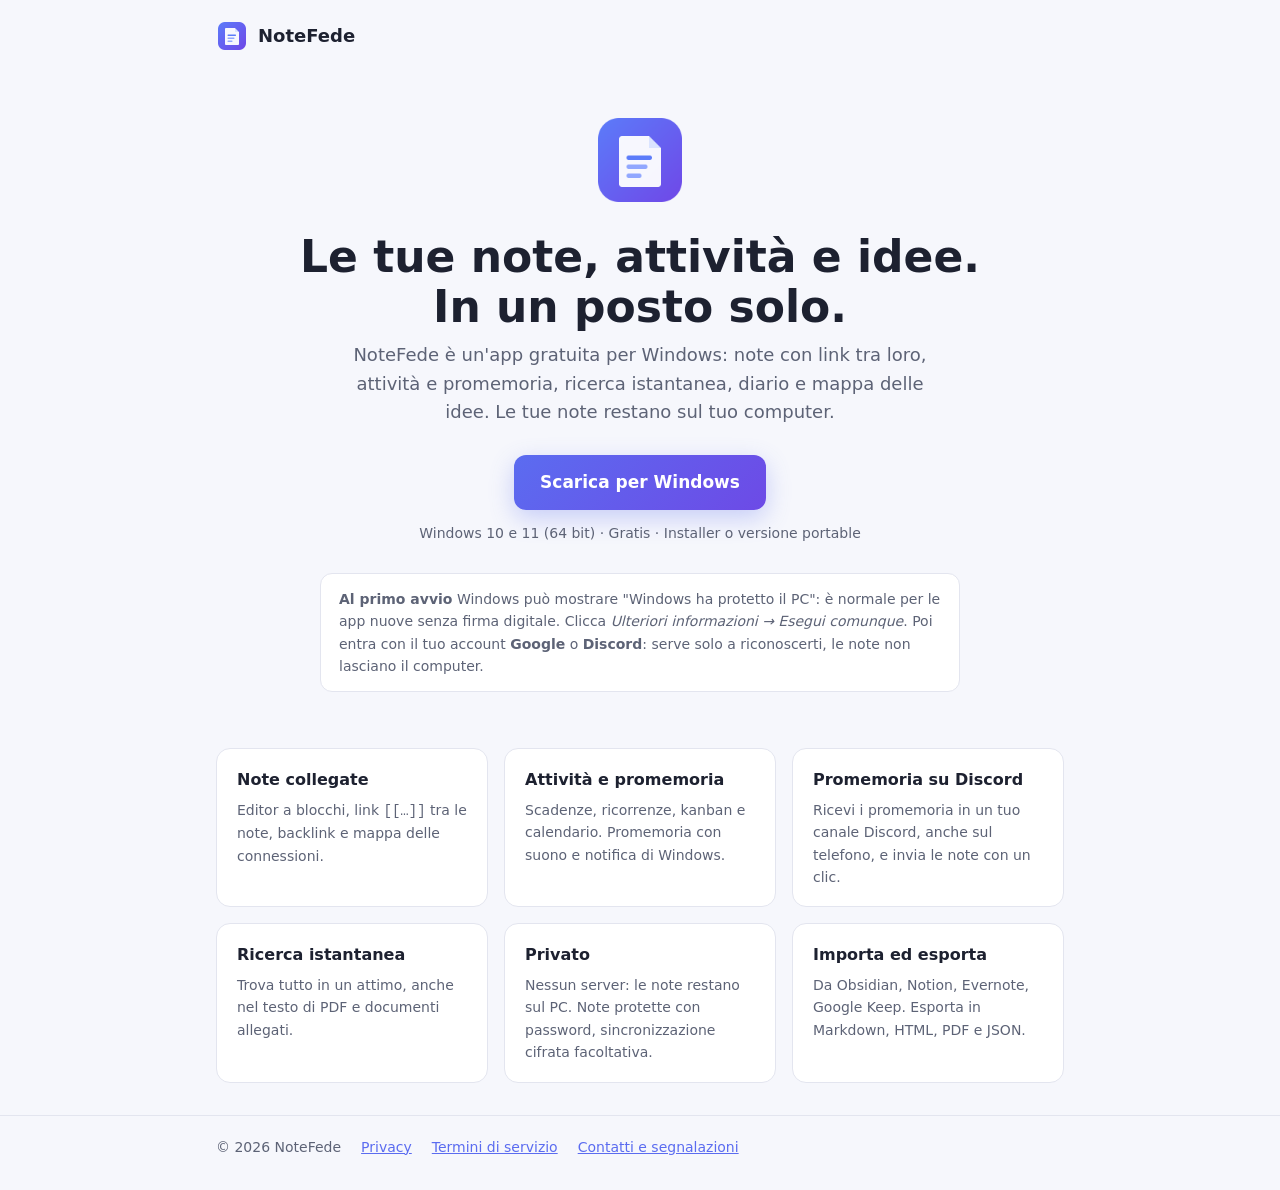
==== index.html @ 75558f72 "Pagina di download, privacy e termini di NoteFede" ====
<!doctype html>
<html lang="it">
<head>
  <meta charset="utf-8">
  <meta name="viewport" content="width=device-width, initial-scale=1">
  <title>NoteFede · Note, attività e idee per Windows</title>
  <meta name="description" content="NoteFede: archivio personale di note, attività, promemoria e idee per Windows. Gratis, le note restano sul tuo computer.">
  <link rel="icon" href="icon.png">
  <link rel="stylesheet" href="style.css">
</head>
<body>
  <header class="top">
    <div class="wrap"><a class="brand" href="./"><img src="icon.png" alt="">NoteFede</a></div>
  </header>

  <main class="wrap">
    <section class="hero">
      <img src="icon.png" alt="Logo di NoteFede">
      <h1>Le tue note, attività e idee.<br>In un posto solo.</h1>
      <p class="lead">NoteFede è un'app gratuita per Windows: note con link tra loro, attività e promemoria, ricerca istantanea, diario e mappa delle idee. Le tue note restano sul tuo computer.</p>
      <a class="btn" href="https://github.com/geniofabry-cell/NoteFede-download/releases/latest">Scarica per Windows</a>
      <div class="sub">Windows 10 e 11 (64 bit) · Gratis · Installer o versione portable</div>
      <div class="note">
        <strong>Al primo avvio</strong> Windows può mostrare "Windows ha protetto il PC": è normale per le app nuove senza firma digitale. Clicca <em>Ulteriori informazioni → Esegui comunque</em>.
        Poi entra con il tuo account <strong>Google</strong> o <strong>Discord</strong>: serve solo a riconoscerti, le note non lasciano il computer.
      </div>
    </section>

    <section class="grid">
      <div class="card"><h3>Note collegate</h3><p>Editor a blocchi, link <code>[[…]]</code> tra le note, backlink e mappa delle connessioni.</p></div>
      <div class="card"><h3>Attività e promemoria</h3><p>Scadenze, ricorrenze, kanban e calendario. Promemoria con suono e notifica di Windows.</p></div>
      <div class="card"><h3>Promemoria su Discord</h3><p>Ricevi i promemoria in un tuo canale Discord, anche sul telefono, e invia le note con un clic.</p></div>
      <div class="card"><h3>Ricerca istantanea</h3><p>Trova tutto in un attimo, anche nel testo di PDF e documenti allegati.</p></div>
      <div class="card"><h3>Privato</h3><p>Nessun server: le note restano sul PC. Note protette con password, sincronizzazione cifrata facoltativa.</p></div>
      <div class="card"><h3>Importa ed esporta</h3><p>Da Obsidian, Notion, Evernote, Google Keep. Esporta in Markdown, HTML, PDF e JSON.</p></div>
    </section>
  </main>

  <footer>
    <div class="wrap">
      <span>© 2026 NoteFede</span>
      <a href="privacy.html">Privacy</a>
      <a href="termini.html">Termini di servizio</a>
      <a href="https://github.com/geniofabry-cell/NoteFede-download/issues">Contatti e segnalazioni</a>
    </div>
  </footer>
</body>
</html>
---- style.css ----
:root {
  --bg: #f6f7fc;
  --card: #ffffff;
  --text: #1d2130;
  --muted: #5d6376;
  --border: #e3e5ef;
  --accent: #5b6cf0;
  --accent-2: #6d4ae6;
  --accent-text: #ffffff;
}
@media (prefers-color-scheme: dark) {
  :root {
    --bg: #14151c;
    --card: #1d1f29;
    --text: #e8e9f0;
    --muted: #a0a4b6;
    --border: #2d3040;
  }
}
* { box-sizing: border-box; }
body {
  margin: 0;
  font-family: "Segoe UI", system-ui, -apple-system, sans-serif;
  background: var(--bg);
  color: var(--text);
  line-height: 1.6;
}
a { color: var(--accent); }
.wrap { max-width: 880px; margin: 0 auto; padding: 0 16px; }
header.top { padding: 20px 0; }
header.top .wrap { display: flex; align-items: center; gap: 10px; }
header.top img { width: 32px; height: 32px; }
header.top a.brand { font-weight: 700; font-size: 18px; color: var(--text); text-decoration: none; display: flex; align-items: center; gap: 10px; }
.hero { text-align: center; padding: 40px 0 24px; }
.hero img { width: 96px; height: 96px; }
.hero h1 { font-size: clamp(30px, 6vw, 44px); margin: 16px 0 8px; line-height: 1.15; }
.hero p.lead { font-size: 18px; color: var(--muted); max-width: 600px; margin: 0 auto 28px; }
.btn {
  display: inline-flex; align-items: center; gap: 10px;
  padding: 14px 26px; border-radius: 12px; font-weight: 600; font-size: 17px; text-decoration: none;
  background: linear-gradient(135deg, var(--accent), var(--accent-2)); color: var(--accent-text);
  box-shadow: 0 8px 24px rgba(91, 108, 240, 0.3);
}
.btn:hover { filter: brightness(1.06); }
.sub { margin-top: 12px; font-size: 14px; color: var(--muted); }
.note {
  background: var(--card); border: 1px solid var(--border); border-radius: 12px;
  padding: 14px 18px; margin: 28px auto 0; max-width: 640px; font-size: 14px; color: var(--muted); text-align: left;
}
.grid { display: grid; grid-template-columns: repeat(auto-fit, minmax(240px, 1fr)); gap: 16px; padding: 32px 0; }
.card { background: var(--card); border: 1px solid var(--border); border-radius: 14px; padding: 18px 20px; }
.card h3 { margin: 0 0 6px; font-size: 16px; }
.card p { margin: 0; color: var(--muted); font-size: 14px; }
.doc { background: var(--card); border: 1px solid var(--border); border-radius: 14px; padding: 8px 28px 24px; margin: 16px 0 40px; }
.doc h1 { font-size: 30px; line-height: 1.2; }
.doc h2 { font-size: 20px; margin-top: 28px; }
.doc li { margin: 4px 0; }
.muted { color: var(--muted); }
footer { border-top: 1px solid var(--border); padding: 20px 0 32px; font-size: 14px; color: var(--muted); }
footer .wrap { display: flex; flex-wrap: wrap; gap: 8px 20px; }
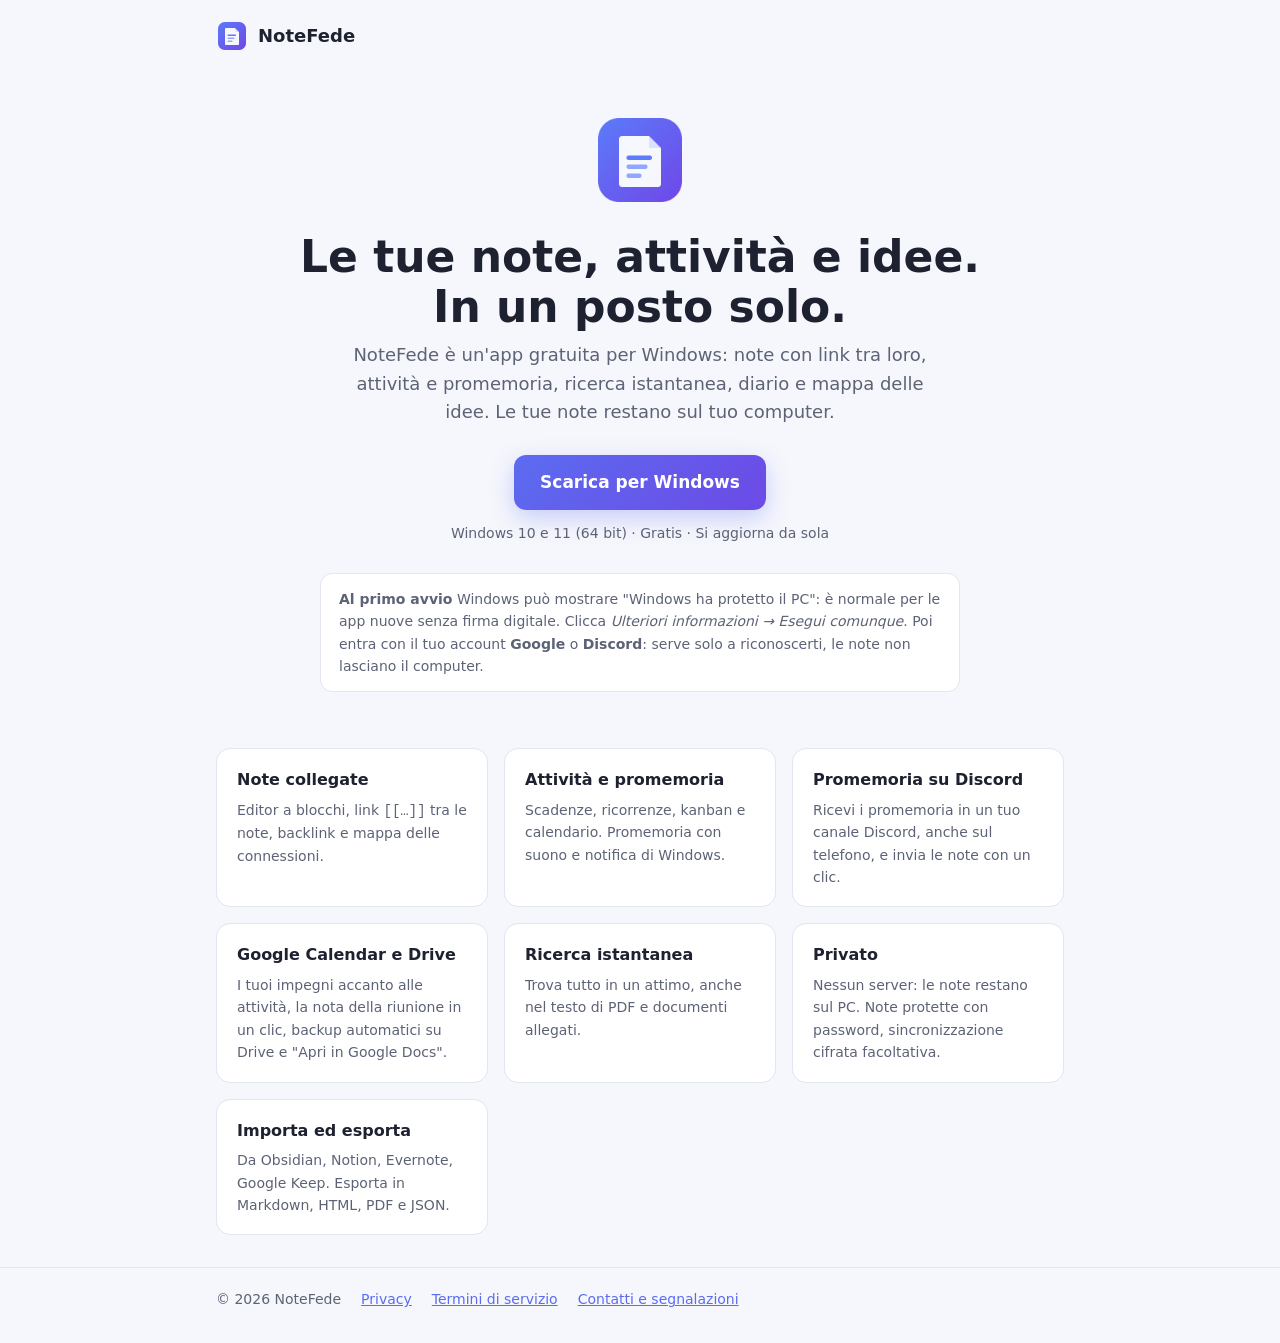
==== commit 66aca387: "Privacy: Google Calendar e Drive; novità 0.7" ====
--- a/index.html
+++ b/index.html
@@ -19,7 +19,7 @@
       <h1>Le tue note, attività e idee.<br>In un posto solo.</h1>
       <p class="lead">NoteFede è un'app gratuita per Windows: note con link tra loro, attività e promemoria, ricerca istantanea, diario e mappa delle idee. Le tue note restano sul tuo computer.</p>
       <a class="btn" href="https://github.com/geniofabry-cell/NoteFede-download/releases/latest">Scarica per Windows</a>
-      <div class="sub">Windows 10 e 11 (64 bit) · Gratis · Installer o versione portable</div>
+      <div class="sub">Windows 10 e 11 (64 bit) · Gratis · Si aggiorna da sola</div>
       <div class="note">
         <strong>Al primo avvio</strong> Windows può mostrare "Windows ha protetto il PC": è normale per le app nuove senza firma digitale. Clicca <em>Ulteriori informazioni → Esegui comunque</em>.
         Poi entra con il tuo account <strong>Google</strong> o <strong>Discord</strong>: serve solo a riconoscerti, le note non lasciano il computer.
@@ -30,6 +30,7 @@
       <div class="card"><h3>Note collegate</h3><p>Editor a blocchi, link <code>[[…]]</code> tra le note, backlink e mappa delle connessioni.</p></div>
       <div class="card"><h3>Attività e promemoria</h3><p>Scadenze, ricorrenze, kanban e calendario. Promemoria con suono e notifica di Windows.</p></div>
       <div class="card"><h3>Promemoria su Discord</h3><p>Ricevi i promemoria in un tuo canale Discord, anche sul telefono, e invia le note con un clic.</p></div>
+      <div class="card"><h3>Google Calendar e Drive</h3><p>I tuoi impegni accanto alle attività, la nota della riunione in un clic, backup automatici su Drive e "Apri in Google Docs".</p></div>
       <div class="card"><h3>Ricerca istantanea</h3><p>Trova tutto in un attimo, anche nel testo di PDF e documenti allegati.</p></div>
       <div class="card"><h3>Privato</h3><p>Nessun server: le note restano sul PC. Note protette con password, sincronizzazione cifrata facoltativa.</p></div>
       <div class="card"><h3>Importa ed esporta</h3><p>Da Obsidian, Notion, Evernote, Google Keep. Esporta in Markdown, HTML, PDF e JSON.</p></div>
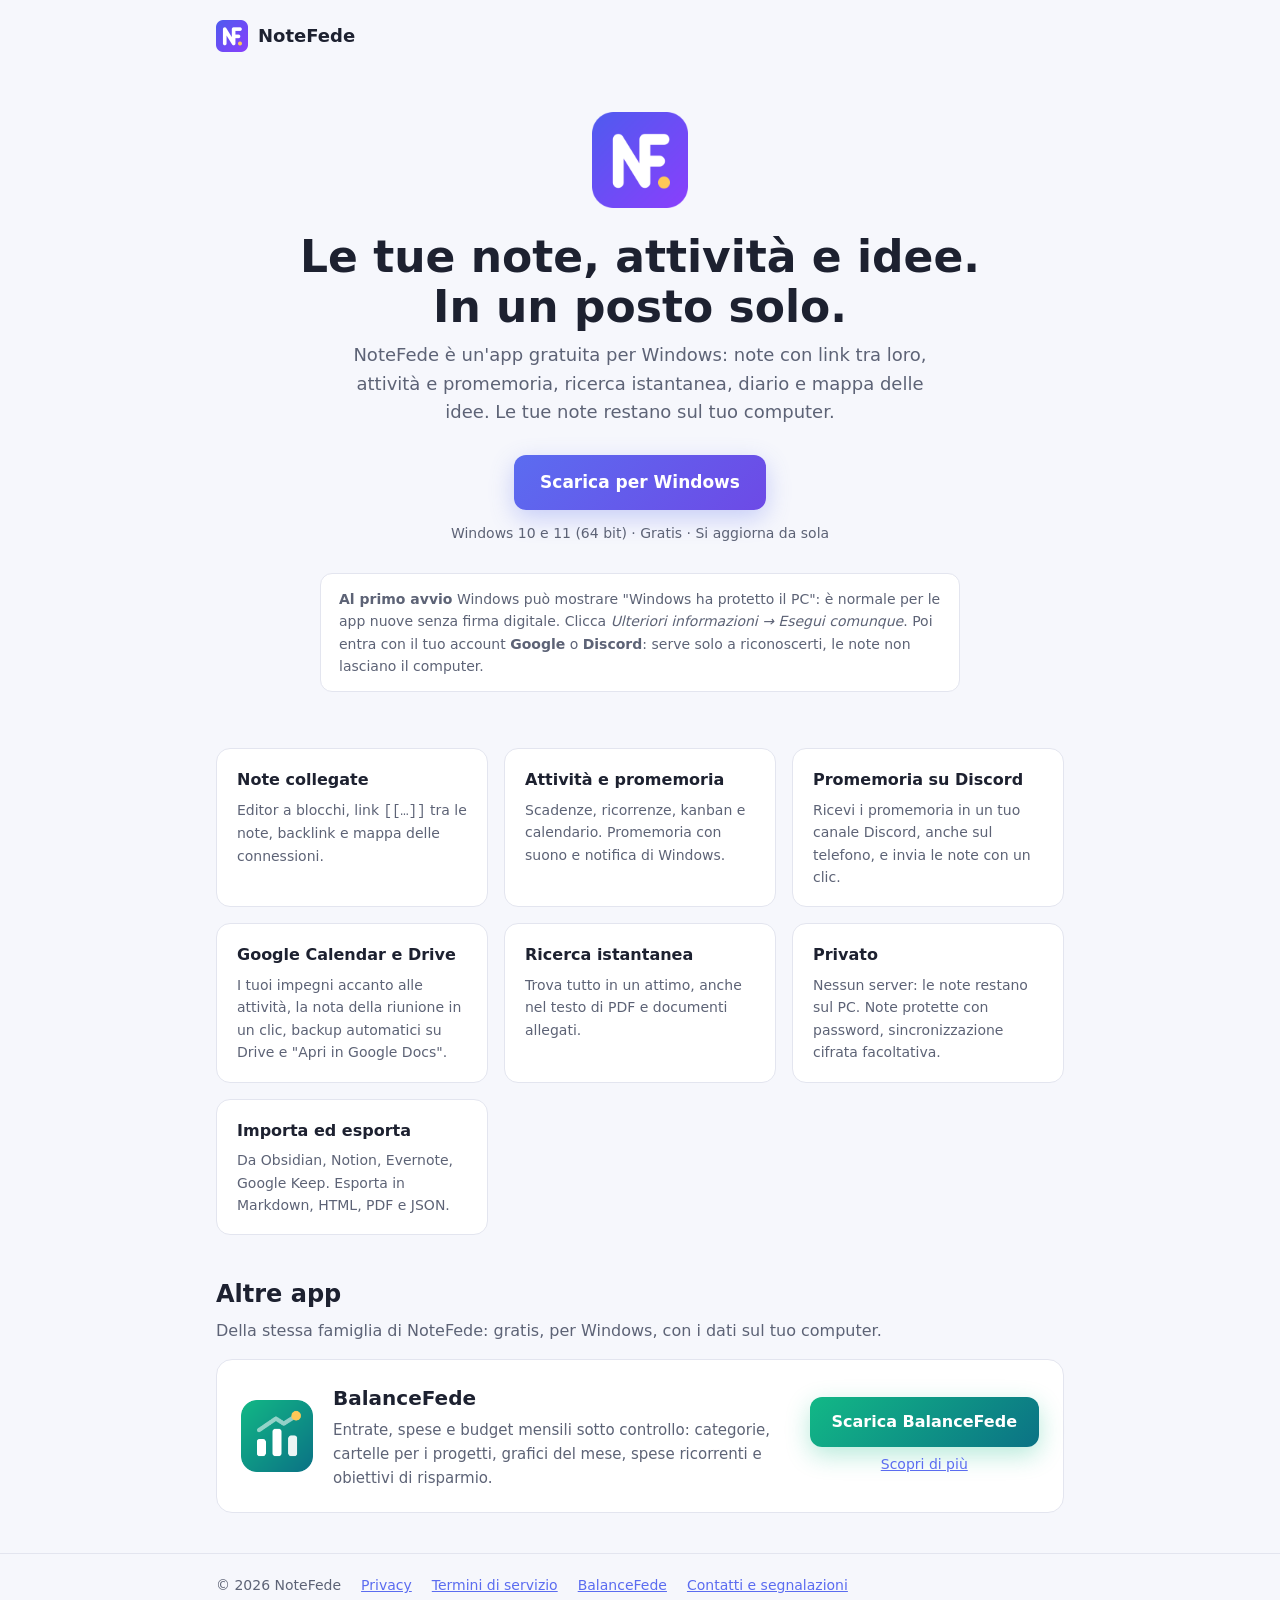
==== commit cd0672e1: "Sito: sezione Altre app con il download di BalanceFede Co-Authored-By: Claude Opus 5.5 <noreply@anth" ====
--- a/index.html
+++ b/index.html
@@ -35,6 +35,21 @@
       <div class="card"><h3>Privato</h3><p>Nessun server: le note restano sul PC. Note protette con password, sincronizzazione cifrata facoltativa.</p></div>
       <div class="card"><h3>Importa ed esporta</h3><p>Da Obsidian, Notion, Evernote, Google Keep. Esporta in Markdown, HTML, PDF e JSON.</p></div>
     </section>
+    <section class="apps" id="altre-app">
+      <h2>Altre app</h2>
+      <p>Della stessa famiglia di NoteFede: gratis, per Windows, con i dati sul tuo computer.</p>
+      <div class="app-card">
+        <img src="balancefede.png" alt="Logo di BalanceFede">
+        <div class="text">
+          <h3>BalanceFede</h3>
+          <p>Entrate, spese e budget mensili sotto controllo: categorie, cartelle per i progetti, grafici del mese, spese ricorrenti e obiettivi di risparmio.</p>
+        </div>
+        <div class="actions">
+          <a class="btn green" href="https://github.com/geniofabry-cell/BalanceFede-download/releases/latest">Scarica BalanceFede</a>
+          <a class="more" href="balancefede.html">Scopri di più</a>
+        </div>
+      </div>
+    </section>
   </main>
 
   <footer>
@@ -42,6 +57,7 @@
       <span>© 2026 NoteFede</span>
       <a href="privacy.html">Privacy</a>
       <a href="termini.html">Termini di servizio</a>
+      <a href="balancefede.html">BalanceFede</a>
       <a href="https://github.com/geniofabry-cell/NoteFede-download/issues">Contatti e segnalazioni</a>
     </div>
   </footer>
--- a/style.css
+++ b/style.css
@@ -58,3 +58,16 @@
 .muted { color: var(--muted); }
 footer { border-top: 1px solid var(--border); padding: 20px 0 32px; font-size: 14px; color: var(--muted); }
 footer .wrap { display: flex; flex-wrap: wrap; gap: 8px 20px; }
+/* Altre app (BalanceFede) */
+.btn.green { background: linear-gradient(135deg, #12b886, #0b7285); box-shadow: 0 8px 24px rgba(18, 184, 134, 0.3); }
+.apps { padding: 8px 0 40px; }
+.apps h2 { font-size: 24px; margin: 0 0 4px; }
+.apps > p { color: var(--muted); margin: 0 0 16px; }
+.app-card { display: flex; flex-wrap: wrap; align-items: center; gap: 20px; background: var(--card); border: 1px solid var(--border); border-radius: 16px; padding: 22px 24px; }
+.app-card img { width: 72px; height: 72px; flex-shrink: 0; }
+.app-card .text { flex: 1; min-width: 220px; }
+.app-card h3 { margin: 0 0 4px; font-size: 20px; }
+.app-card p { margin: 0; color: var(--muted); font-size: 15px; }
+.app-card .actions { display: flex; flex-direction: column; align-items: center; gap: 6px; }
+.app-card .actions .btn { font-size: 16px; padding: 12px 22px; }
+.app-card .actions a.more { font-size: 14px; }
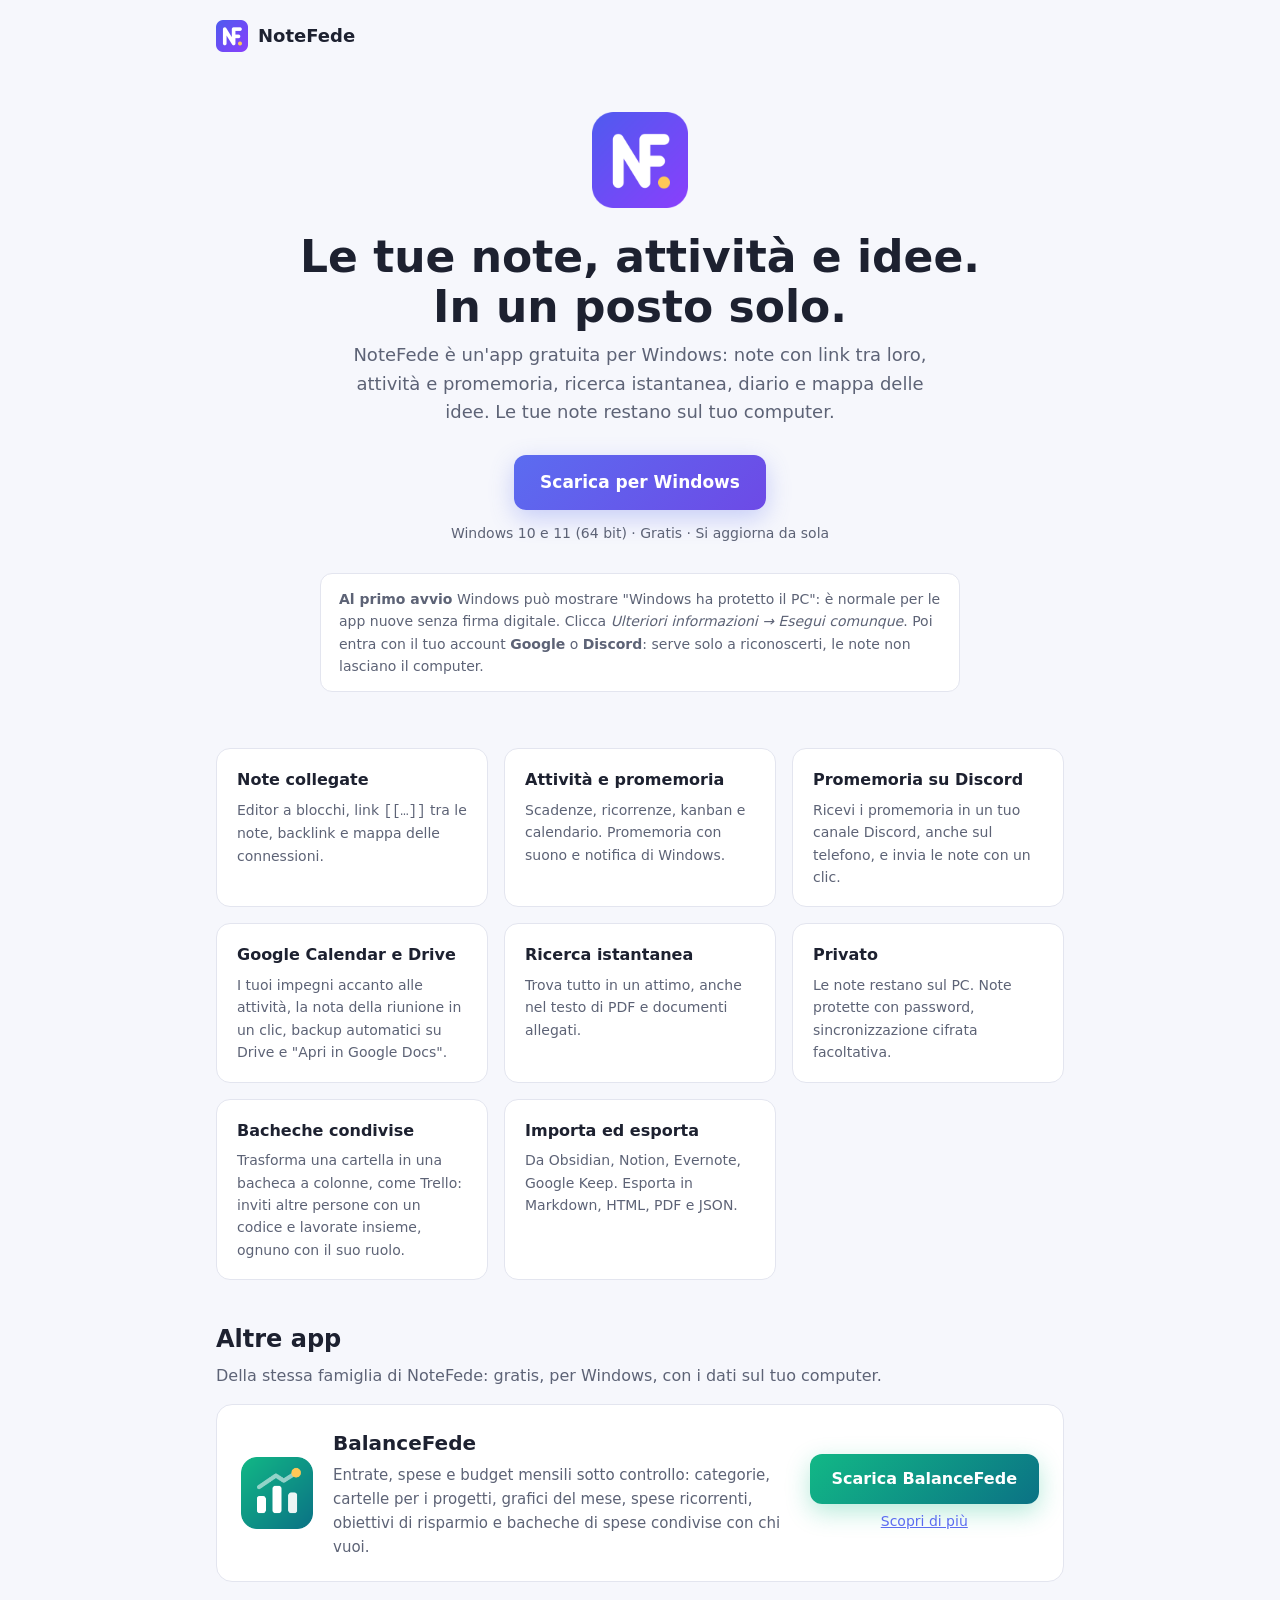
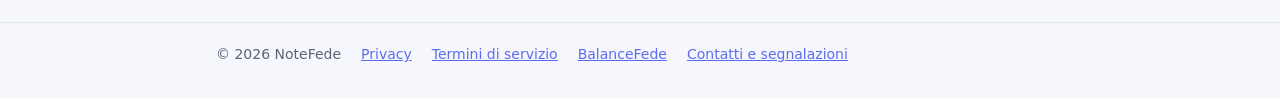
==== commit f3457b18: "Sito: bacheche condivise (privacy, pagina degli inviti, pagine delle app) Co-Authored-By: Claude Opu" ====
--- a/index.html
+++ b/index.html
@@ -5,17 +5,18 @@
   <meta name="viewport" content="width=device-width, initial-scale=1">
   <title>NoteFede · Note, attività e idee per Windows</title>
   <meta name="description" content="NoteFede: archivio personale di note, attività, promemoria e idee per Windows. Gratis, le note restano sul tuo computer.">
-  <link rel="icon" href="icon.png">
-  <link rel="stylesheet" href="style.css">
+  <link rel="icon" href="/icon.png">
+  <link rel="stylesheet" href="/style.css">
+  <link rel="canonical" href="https://notefede.date/">
 </head>
 <body>
   <header class="top">
-    <div class="wrap"><a class="brand" href="./"><img src="icon.png" alt="">NoteFede</a></div>
+    <div class="wrap"><a class="brand" href="/"><img src="/icon.png" alt="">NoteFede</a></div>
   </header>
 
   <main class="wrap">
     <section class="hero">
-      <img src="icon.png" alt="Logo di NoteFede">
+      <img src="/icon.png" alt="Logo di NoteFede">
       <h1>Le tue note, attività e idee.<br>In un posto solo.</h1>
       <p class="lead">NoteFede è un'app gratuita per Windows: note con link tra loro, attività e promemoria, ricerca istantanea, diario e mappa delle idee. Le tue note restano sul tuo computer.</p>
       <a class="btn" href="https://github.com/geniofabry-cell/NoteFede-download/releases/latest">Scarica per Windows</a>
@@ -32,21 +33,22 @@
       <div class="card"><h3>Promemoria su Discord</h3><p>Ricevi i promemoria in un tuo canale Discord, anche sul telefono, e invia le note con un clic.</p></div>
       <div class="card"><h3>Google Calendar e Drive</h3><p>I tuoi impegni accanto alle attività, la nota della riunione in un clic, backup automatici su Drive e "Apri in Google Docs".</p></div>
       <div class="card"><h3>Ricerca istantanea</h3><p>Trova tutto in un attimo, anche nel testo di PDF e documenti allegati.</p></div>
-      <div class="card"><h3>Privato</h3><p>Nessun server: le note restano sul PC. Note protette con password, sincronizzazione cifrata facoltativa.</p></div>
+      <div class="card"><h3>Privato</h3><p>Le note restano sul PC. Note protette con password, sincronizzazione cifrata facoltativa.</p></div>
+      <div class="card"><h3>Bacheche condivise</h3><p>Trasforma una cartella in una bacheca a colonne, come Trello: inviti altre persone con un codice e lavorate insieme, ognuno con il suo ruolo.</p></div>
       <div class="card"><h3>Importa ed esporta</h3><p>Da Obsidian, Notion, Evernote, Google Keep. Esporta in Markdown, HTML, PDF e JSON.</p></div>
     </section>
     <section class="apps" id="altre-app">
       <h2>Altre app</h2>
       <p>Della stessa famiglia di NoteFede: gratis, per Windows, con i dati sul tuo computer.</p>
       <div class="app-card">
-        <img src="balancefede.png" alt="Logo di BalanceFede">
+        <img src="/balancefede.png" alt="Logo di BalanceFede">
         <div class="text">
           <h3>BalanceFede</h3>
-          <p>Entrate, spese e budget mensili sotto controllo: categorie, cartelle per i progetti, grafici del mese, spese ricorrenti e obiettivi di risparmio.</p>
+          <p>Entrate, spese e budget mensili sotto controllo: categorie, cartelle per i progetti, grafici del mese, spese ricorrenti, obiettivi di risparmio e bacheche di spese condivise con chi vuoi.</p>
         </div>
         <div class="actions">
           <a class="btn green" href="https://github.com/geniofabry-cell/BalanceFede-download/releases/latest">Scarica BalanceFede</a>
-          <a class="more" href="balancefede.html">Scopri di più</a>
+          <a class="more" href="/balancefede">Scopri di più</a>
         </div>
       </div>
     </section>
@@ -55,9 +57,9 @@
   <footer>
     <div class="wrap">
       <span>© 2026 NoteFede</span>
-      <a href="privacy.html">Privacy</a>
-      <a href="termini.html">Termini di servizio</a>
-      <a href="balancefede.html">BalanceFede</a>
+      <a href="/privacy">Privacy</a>
+      <a href="/termini">Termini di servizio</a>
+      <a href="/balancefede">BalanceFede</a>
       <a href="https://github.com/geniofabry-cell/NoteFede-download/issues">Contatti e segnalazioni</a>
     </div>
   </footer>
